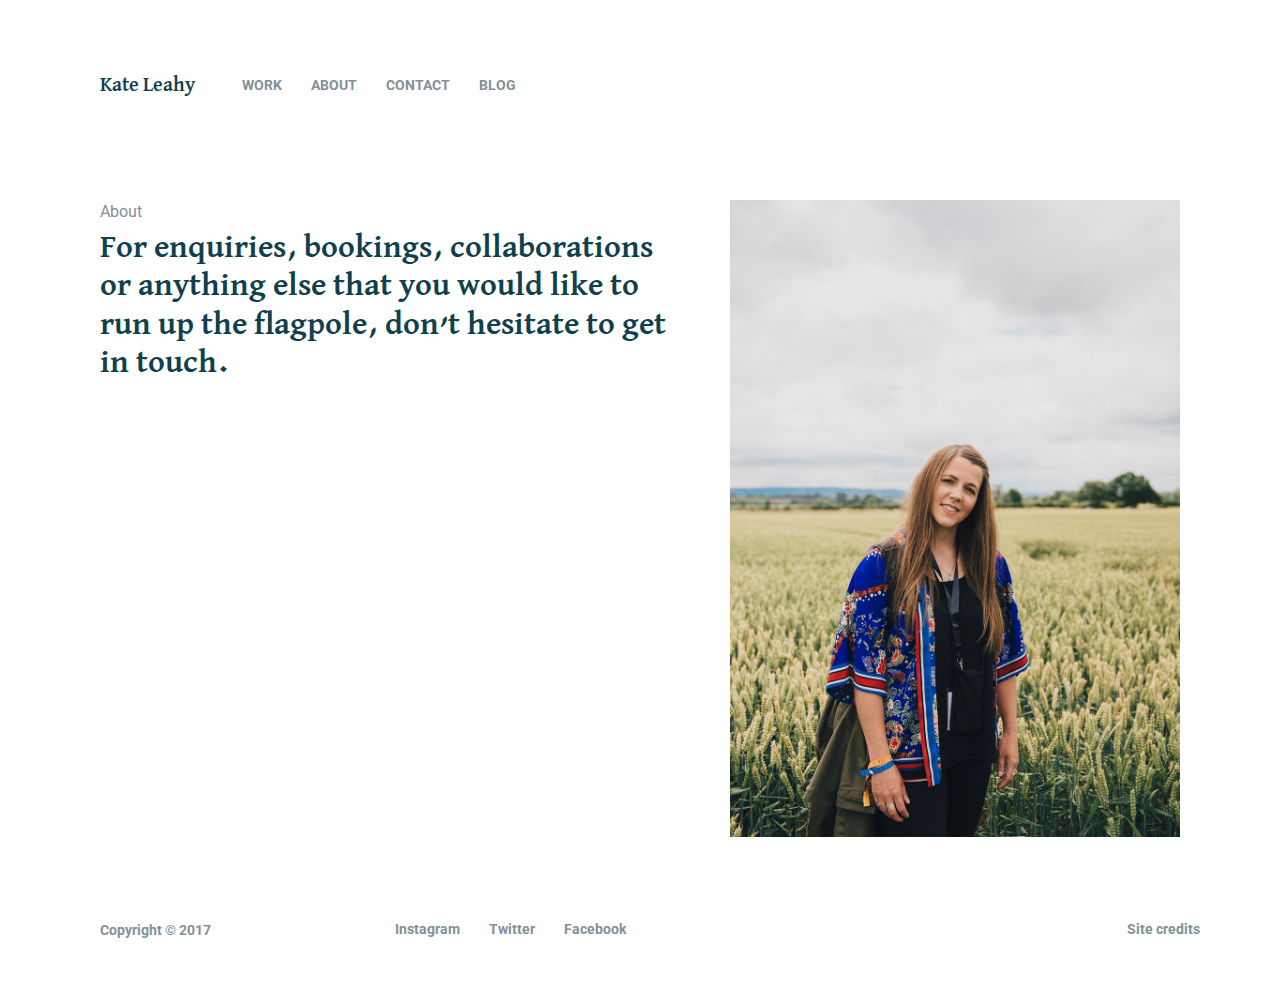
==== about/index.html @ 7ebf403a "new" ====
<!DOCTYPE html>

<html>

<head>
    <meta name="viewport" content="width=device-width, initial-scale=1">
    <link rel="icon" href="../assets/faviconkate.png" sizes="16x16 32x32" type="image/png">
    <title>Kate Leahy </title>
    <link href="https://fonts.googleapis.com/css?family=David+Libre|Roboto" rel="stylesheet">
    <link rel="stylesheet" type ="text/css" href="../css/base.css">
    <link rel="stylesheet" type ="text/css" href="../css/style.css">
</head>


<body>



<header>
 <h1>
    <a href="../homepage/index.html">Kate Leahy</a>
  </h1>
 <nav>
    <a href="../work/index.html">Work</a>
    <a href="../about/index.html">About</a>
    <a href="../contact/index.html">Contact</a>
    <a href="../index.html">Blog</a>
   </nav>
  
</header>
  
<section class="about">

  <div class="katecopy">
    <p>About</p>
    <h2>For enquiries, bookings, collaborations or anything else that you would like to run up the flagpole, don’t hesitate to get in touch.</h2>
  </div>

  <div class="kateimage">
    <img src="../assets/kate.jpg">
  </div>
    
</section>

<footer>
  <div class="copyright">
    <p>Copyright &copy; 2017</p>
  </div>
   
  <div class="social">
      <a href="https://www.instagram.com/kateleahy78/">Instagram</a>
      <a href="https://www.instagram.com/kateleahy78/">Twitter</a>
      <a href="https://www.instagram.com/kateleahy78/">Facebook</a>
   </div>
  
  <div class="credit">
    <a href="https://www.lauragosney.com/">Site credits</a>
  </div>  
 </footer>


  
         

</body>


</html>
---- css/base.css ----
html, body, div, span, applet, object, iframe,
h1, h2, h3, h4, h5, h6, p, blockquote, pre,
a, abbr, acronym, address, big, cite, code,
del, dfn, em, img, ins, kbd, q, s, samp,
small, strike, strong, sub, sup, tt, var,
b, u, i, center,
dl, dt, dd, ol, ul, li,
fieldset, form, label, legend,
table, caption, tbody, tfoot, thead, tr, th, td,
article, aside, canvas, details, embed,
figure, figcaption, footer, header, hgroup,
menu, nav, output, ruby, section, summary,
time, mark, audio, video {
  margin: 0;
  padding: 0;
  border: 0;
  font-size: 100%;
  font: inherit;
  vertical-align: baseline;
}

article, aside, details, figcaption, figure,
footer, header, hgroup, menu, nav, section {
  display: block;
}
body {
  line-height: 1;
}
ol, ul {
  list-style: none;
}
blockquote, q {
  quotes: none;
}
blockquote:before, blockquote:after,
q:before, q:after {
  content: '';
  content: none;
}
table {
  border-collapse: collapse;
  border-spacing: 0;
}

img, iframe {
  vertical-align: bottom;
  max-width: 100%;
}

input, textarea, select {
  font: inherit;
}

* {
  -webkit-box-sizing: border-box;
  -moz-box-sizing: border-box;
  box-sizing: border-box;
  -webkit-font-smoothing: antialiased;
  text-rendering: optimizeLegibility;
}
---- css/style.css ----
@keyframes fade {
  0% { opacity: 0; }
  100% { opacity: 1; }
}

body {
  font-family: Roboto;
  /* good range for body copy is 14px-20px */
  font-size: 16px;
  /*line-height will be equal to 24px (16 •1.5)  */
  line-height: 1.5;
  color: #819199;;
  background-color: #ffffff;
  animation: fade 1s both;
  margin: 0;
   }

img {
  max-width: 100%;
}

section {
  min-height: calc(100vh - 300px);
}

p {
  padding-bottom: 5px;
  margin: 0;
}

body.bg-color {
  background-color: #103f4d;
}

a {
  font-size: 14px;
  font-weight: 700;
  text-decoration: none;
  color: #819199;
  border-bottom: solid 1px transparent;
  transition: all 0.5s;
  padding-bottom: 3px;
}

a:hover {
  color: #103f4d;
  border-bottom: solid 1px #103f4d;
  padding-bottom: 3px;
}

header {
  margin: 70px auto 100px 100px;
  overflow: hidden;
}

.reverse a  {
  transition: 0.5s;
  color: #ffffff;
}

.reverse a:hover  {
  color: #819199;
}

nav.reverse a {
  color: #819199;
  border-bottom: solid 1px transparent;
  transition: all 0.5s;
  padding-bottom: 3px;
}

nav.reverse a:hover {
  color: #ffffff;
  border-bottom: solid 1px #ffffff;
  padding-bottom: 3px;
}


header h1  {
  float: left;
  width: 12%;
  margin-top: 0px;
}

header h1 a {
  font-family: David Libre;
  font-weight: 700;
  font-size:20px ;
  color: #103f4d;
  text-decoration:none;
  border-bottom: 0;
  transition: all 0.5s;
}

header h1 a:hover {
  color: #819199;
  border-bottom: 0;
}


header nav {
  float: left;
  margin-top: 3px;
}

header nav a {
  color: #819199;
  text-decoration: none;
  margin-right: 25px;
  text-transform: uppercase;
  font-weight: 700;
  border-bottom: solid 1px transparent;
  transition: all 0.5s;
  padding-bottom: 3px;
}

.hero,
.info,
.about,
.work {
  margin: auto auto 0px 100px;
  overflow: hidden;
  animation: fade 1.5s .5s both;
}

.hero div {
 width:60%;
}

.info div {
 width:60%;
}

.workcopy {
  width:60%;
}

h2 {
  font-family: David Libre;
  font-weight: 700;
  font-size: 32px;
  line-height: 1.2;
  color: #103f4d;
  margin: 0;
}

.herocolor h2 {
   color: #ffffff;
}


footer {
  margin: auto auto 50px 100px;
  overflow: hidden;
}

.copyright {
  margin-top: 3px;
  float: left;
  width: 25%;
  font-size: 14px;
  font-weight: 700;
}

.social  {
  float: left;
  width: 55%;
}

.social a  {
  margin-right: 25px;
}

.credit {
  float: right;
  width: 13%;
}

 .color2 a:hover {
  color: #ffffff;
  border-bottom: solid 1px #ffffff;
  padding-bottom: 3px;
}

.infopic img {
  float:left;
  width: 30%;
  padding-right: 30px;

}

.infolink {
  padding-bottom: 20px;
}

.infolink a {
  font-family: David Libre;
  font-weight: 700;
  font-size: 32px;
  line-height: 1.2;
  color: #103f4d;
  text-decoration: none;
   border-bottom: solid 1px transparent;
  transition: border-bottom 0.5s;
  padding-bottom: 3px;
}

.infolink a:hover {
  color: #819199;
  border-bottom: solid 1px #819199;
  padding-bottom: 3px;
}


.katecopy {
  float:left;
  width: 50%;
}

.kateimage {
  float:right;
  width: 50%;
  padding: 0 100px 40px 40px;
  box-sizing: border-box;
}

.kateimage img {
  padding-bottom:40px;
}

.workcontainer {
  width: 60%;
  margin-bottom: 40px;
  display: flex;
  flex-wrap: wrap;
  align-items: flex-end;
}

.workcontent {
  width: 40%;
  position: relative;
  overflow: hidden;
  margin: 40px 40px 40px 0;
}

.workimages {
  width:100%;
}

.overlay {
  position: absolute;
  bottom: -100%;
  left: 0;
  color: #ffffff;
  height: 100%;
  width: 100%;
  background-color: #103f4d;
  transition: bottom 0.5s  ease-in-out;;
  }

.overlay p {
  padding: 0 7% 7% 7%;
}

.overlay h3 {
  font-size: 16px;
  font-weight: 400;
  line-height: 1.2;
  color: #819199;
  padding: 7%;
  margin: 0;
}

.workcontent:hover .overlay {
  bottom: 0;
}

.captions p {
  font-size:14px;
  font-weight: 400;
  padding-top: 10px;
}


a.list  {
  border-bottom: none;
  float: left;
  font-size: 16px;
  line-height: 1.5;
  font-weight: 400;
  padding-bottom: 5px;
 }

.breadcrumbs a:after {
  content: '/';
  padding: 0 15px;
  color: #819199;
 }


.breadcrumbs   {
 color: #103f4d;
}

.article  {
  margin-top: 20px;
  margin-bottom:60px ;
  padding-right: 40px;
  animation: fade 1s .5s both;

}

.captions a{
  border-bottom: none;
}

.captions img {
  outline: 1px transparent solid;
  transition: 0.5s;
}

.captions img:hover {
  opacity: 0.4;
}



@media (max-width: 985px) {
  
  

  a {
    border-bottom: none;
  }
  
 a:hover {
    border-bottom: none;
  }
  .workcontent {
    width: 100%;
  }
  .hero div{
   margin-bottom: 60px ;
  }

  .color2 a:hover {
  border-bottom: none;
  padding-bottom: 3px;
  }

  header h1  {
  float: none;
  width: 100%;
  margin-top: 0px;
  margin-bottom: 10px;
  }


  header nav a {
    float: none;
  }

}

@media (max-width: 700px) {
  
  
  body {
    font-size: 14px;
    margin: 30px;
  }

  header {
    margin: 0;
  }


  header nav a {
    color: #819199;
    margin-right: 10px;
  }


  h2 {
    font-size: 24px;
    line-height: 1.2;
  }

  footer {
    margin: 50px 0 50px 0;
    width:100%;
  }

  a.list  {
    font-size: 14px;
  }

  .credit,
  .social {
    float: none;
    width: 100%;
    margin-top: 15px;
  }
  
  .social a {
    margin-right: 20px;
  }

  .copyright {
    float: none;
    width:100%;
    padding: 0;
  }

  .hero,
  .info,
  .about,
  .work {
    margin: 60px 0 0 0;
  }

  
  .katecopy,
  .workcontainer,
  .workcopy,
  .info div {
    float:none;
    width: 100%;
  }
  
  .hero div {
   width: 100%;
   margin-bottom: 60px ;
  }
  
  
  .workcontent {
    float: none;
    width: 60%;
  }

  .kateimage {
    float:none;
    width: 100%;
    padding: 40px 0 40px 0;
  }

  .workimages div  {
    width:100%;
    float:none;
    padding: 40px 0 20px 0;
  }

  .infolink a {
    font-size: 24px;
  }

  .article  {
  padding-right: 0;
  }
}

@media (max-width: 540px) {

  
    .workcontent {
      float: none;
      width: 100%;
      margin: 40px 0 0 0;
  }
  
  
  .workcontainer {
    width: 100%;
    margin-bottom: 40px ;
  }
  
}
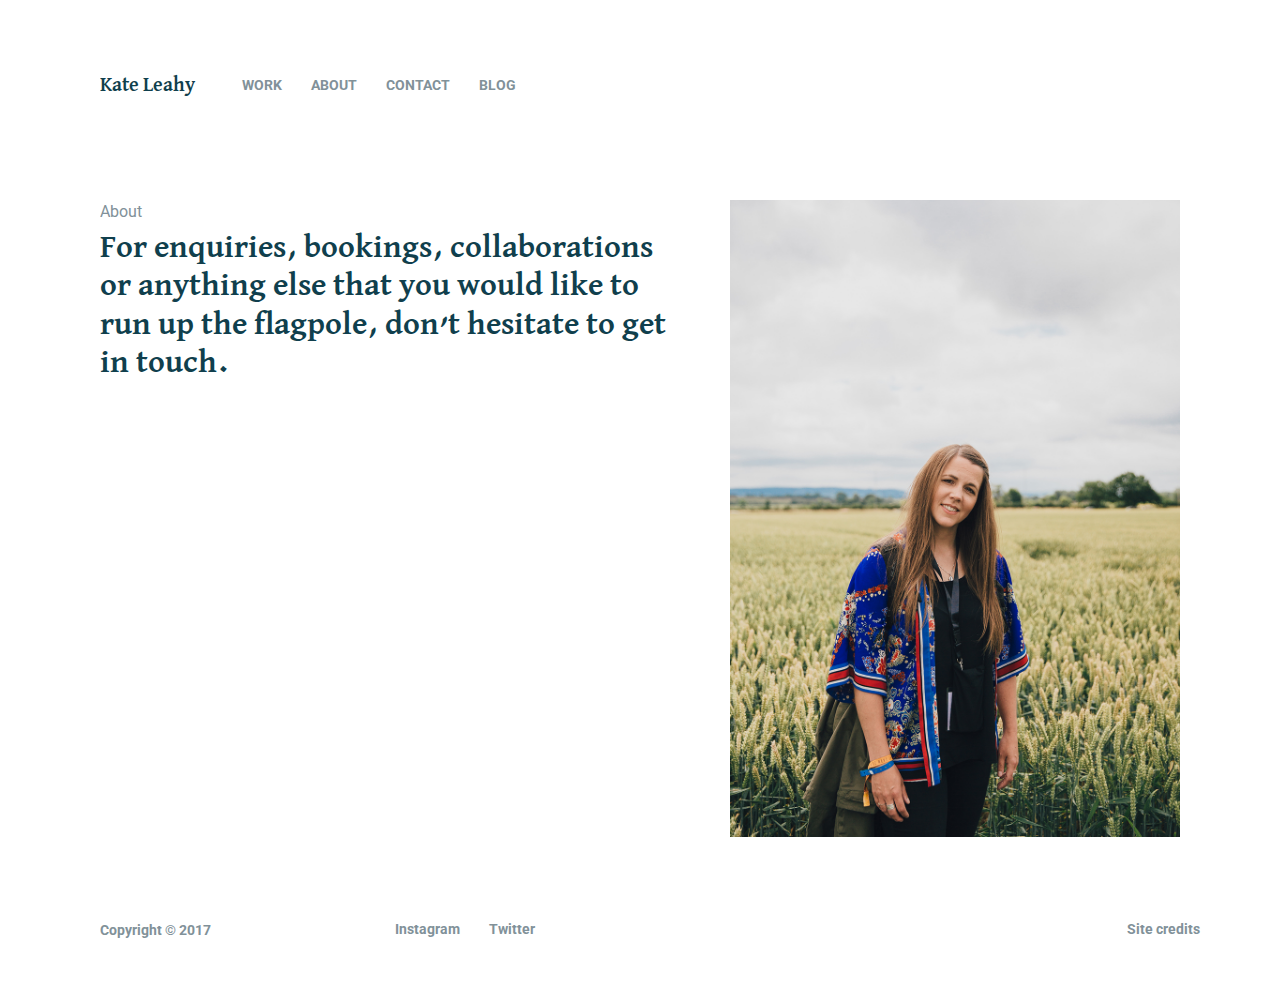
==== commit 759439cd: "Social" ====
--- a/about/index.html
+++ b/about/index.html
@@ -49,8 +49,7 @@
    
   <div class="social">
       <a href="https://www.instagram.com/kateleahy78/">Instagram</a>
-      <a href="https://www.instagram.com/kateleahy78/">Twitter</a>
-      <a href="https://www.instagram.com/kateleahy78/">Facebook</a>
+      <a href="https://twitter.com/jumbojetsetter">Twitter</a>
    </div>
   
   <div class="credit">
--- a/css/style.css
+++ b/css/style.css
@@ -201,7 +201,7 @@
   color: #103f4d;
   text-decoration: none;
    border-bottom: solid 1px transparent;
-  transition: border-bottom 0.5s;
+  transition: all 0.5s;
   padding-bottom: 3px;
 }
 
